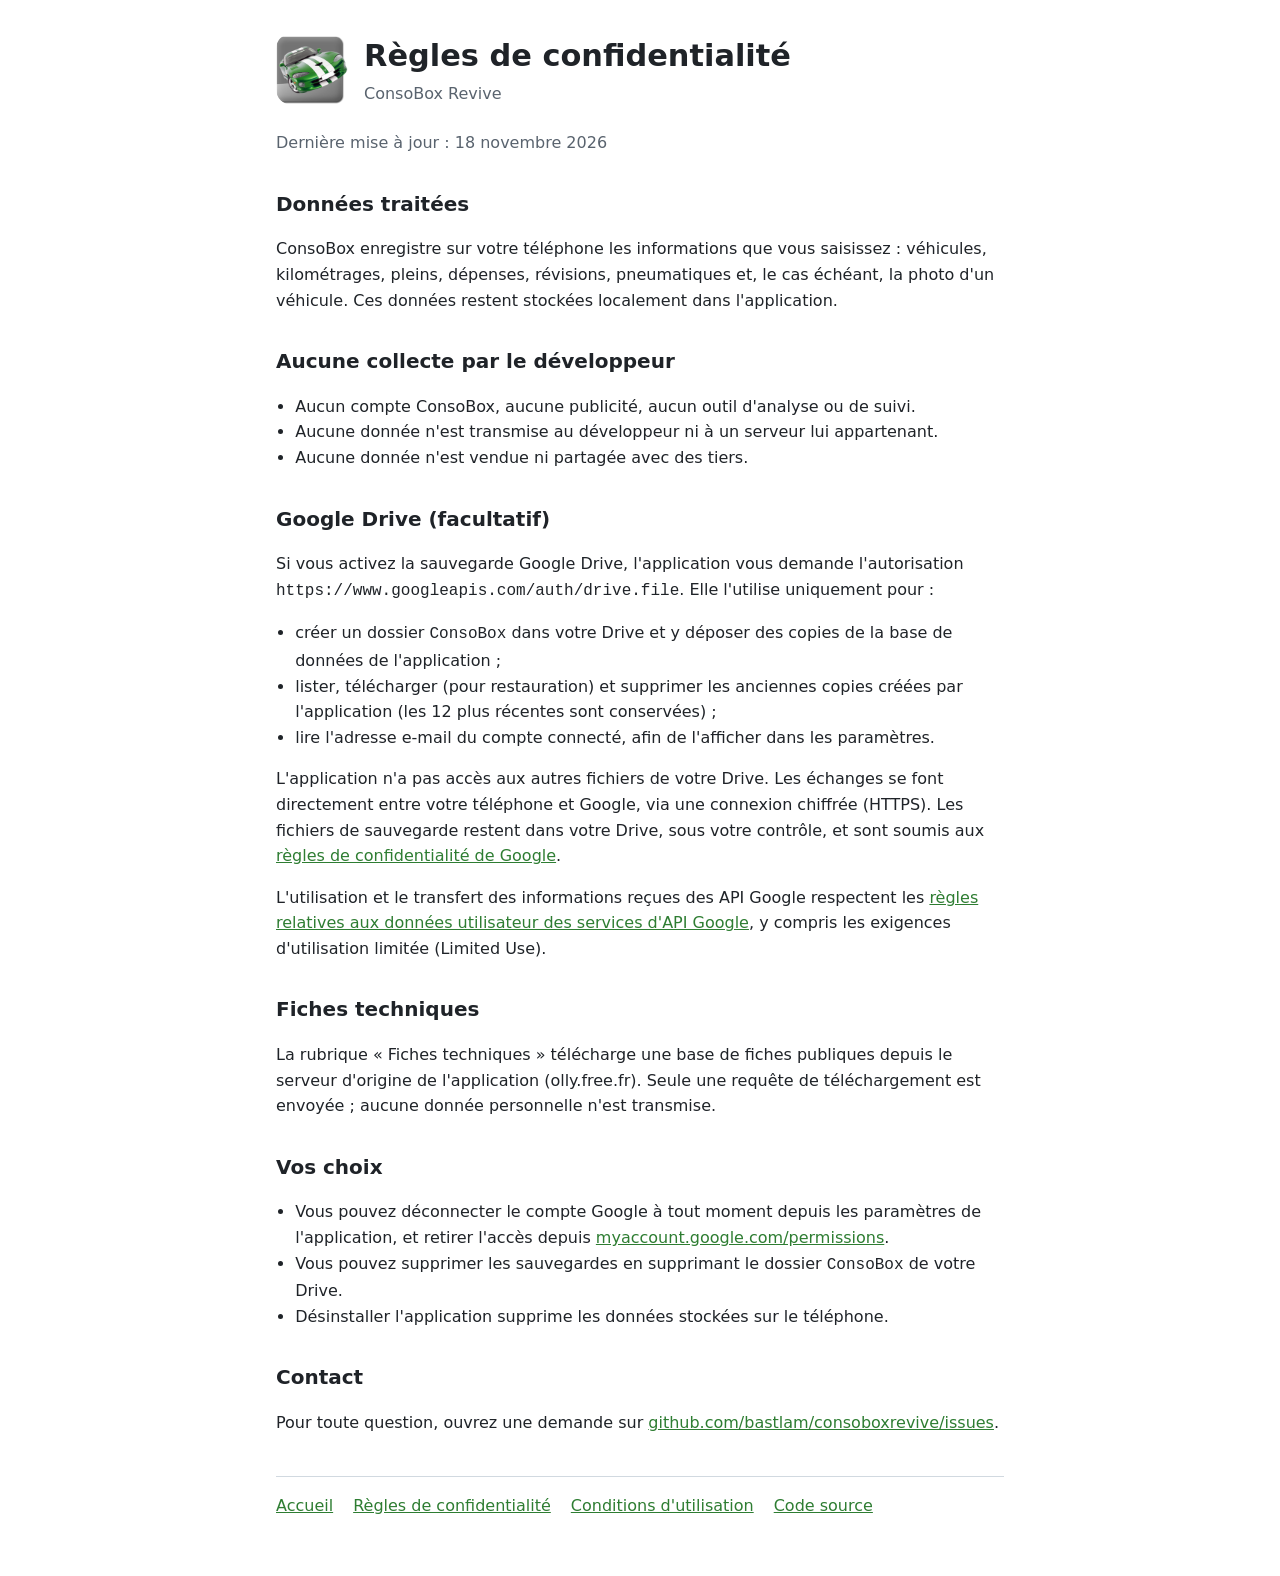
==== docs/privacy.html @ 7eb23c02 "ConsoBox Revive 1.21: Android 15/16 migration, Google Drive monthly backup, GitHub Pages site Co-Aut" ====
<!doctype html>
<html lang="fr">
<head>
<meta charset="utf-8">
<meta name="viewport" content="width=device-width, initial-scale=1">
<title>Règles de confidentialité – ConsoBox</title>
<link rel="icon" href="icon.png">
<link rel="stylesheet" href="style.css">
</head>
<body>
<main>
<header><img src="icon.png" alt="Logo ConsoBox"><div><h1>Règles de confidentialité</h1><div class="muted">ConsoBox Revive</div></div></header>
<p class="muted">Dernière mise à jour : 18 novembre 2026</p>
<h2>Données traitées</h2>
<p>ConsoBox enregistre sur votre téléphone les informations que vous saisissez : véhicules, kilométrages, pleins, dépenses, révisions, pneumatiques et, le cas échéant, la photo d'un véhicule. Ces données restent stockées localement dans l'application.</p>
<h2>Aucune collecte par le développeur</h2>
<ul>
<li>Aucun compte ConsoBox, aucune publicité, aucun outil d'analyse ou de suivi.</li>
<li>Aucune donnée n'est transmise au développeur ni à un serveur lui appartenant.</li>
<li>Aucune donnée n'est vendue ni partagée avec des tiers.</li>
</ul>
<h2>Google Drive (facultatif)</h2>
<p>Si vous activez la sauvegarde Google Drive, l'application vous demande l'autorisation <code>https://www.googleapis.com/auth/drive.file</code>. Elle l'utilise uniquement pour :</p>
<ul>
<li>créer un dossier <code>ConsoBox</code> dans votre Drive et y déposer des copies de la base de données de l'application ;</li>
<li>lister, télécharger (pour restauration) et supprimer les anciennes copies créées par l'application (les 12 plus récentes sont conservées) ;</li>
<li>lire l'adresse e-mail du compte connecté, afin de l'afficher dans les paramètres.</li>
</ul>
<p>L'application n'a pas accès aux autres fichiers de votre Drive. Les échanges se font directement entre votre téléphone et Google, via une connexion chiffrée (HTTPS). Les fichiers de sauvegarde restent dans votre Drive, sous votre contrôle, et sont soumis aux <a href="https://policies.google.com/privacy">règles de confidentialité de Google</a>.</p>
<p>L'utilisation et le transfert des informations reçues des API Google respectent les <a href="https://developers.google.com/terms/api-services-user-data-policy">règles relatives aux données utilisateur des services d'API Google</a>, y compris les exigences d'utilisation limitée (Limited Use).</p>
<h2>Fiches techniques</h2>
<p>La rubrique « Fiches techniques » télécharge une base de fiches publiques depuis le serveur d'origine de l'application (olly.free.fr). Seule une requête de téléchargement est envoyée ; aucune donnée personnelle n'est transmise.</p>
<h2>Vos choix</h2>
<ul>
<li>Vous pouvez déconnecter le compte Google à tout moment depuis les paramètres de l'application, et retirer l'accès depuis <a href="https://myaccount.google.com/permissions">myaccount.google.com/permissions</a>.</li>
<li>Vous pouvez supprimer les sauvegardes en supprimant le dossier <code>ConsoBox</code> de votre Drive.</li>
<li>Désinstaller l'application supprime les données stockées sur le téléphone.</li>
</ul>
<h2>Contact</h2>
<p>Pour toute question, ouvrez une demande sur <a href="https://github.com/bastlam/consoboxrevive/issues">github.com/bastlam/consoboxrevive/issues</a>.</p>
<nav><a href="./">Accueil</a><a href="privacy.html">Règles de confidentialité</a><a href="terms.html">Conditions d'utilisation</a><a href="https://github.com/bastlam/consoboxrevive">Code source</a></nav>
</main></body></html>
---- docs/style.css ----
:root{--bg:#fff;--fg:#1f2328;--muted:#59636e;--accent:#2e7d32;--card:#f6f8fa;--border:#d1d9e0}
@media (prefers-color-scheme:dark){:root{--bg:#0d1117;--fg:#e6edf3;--muted:#9198a1;--accent:#66bb6a;--card:#161b22;--border:#30363d}}
*{box-sizing:border-box}
body{margin:0;background:var(--bg);color:var(--fg);font:16px/1.6 system-ui,-apple-system,"Segoe UI",Roboto,sans-serif}
main{max-width:760px;margin:0 auto;padding:32px 16px 64px}
header{display:flex;align-items:center;gap:16px;margin-bottom:24px}
header img{width:72px;height:72px;border-radius:16px}
h1{margin:0;font-size:1.9rem}
h2{margin-top:2rem;font-size:1.25rem}
a{color:var(--accent)}
.muted{color:var(--muted)}
.card{background:var(--card);border:1px solid var(--border);border-radius:12px;padding:16px 20px;margin:16px 0}
nav{margin-top:40px;padding-top:16px;border-top:1px solid var(--border);display:flex;gap:20px;flex-wrap:wrap}
ul{padding-left:1.2rem}
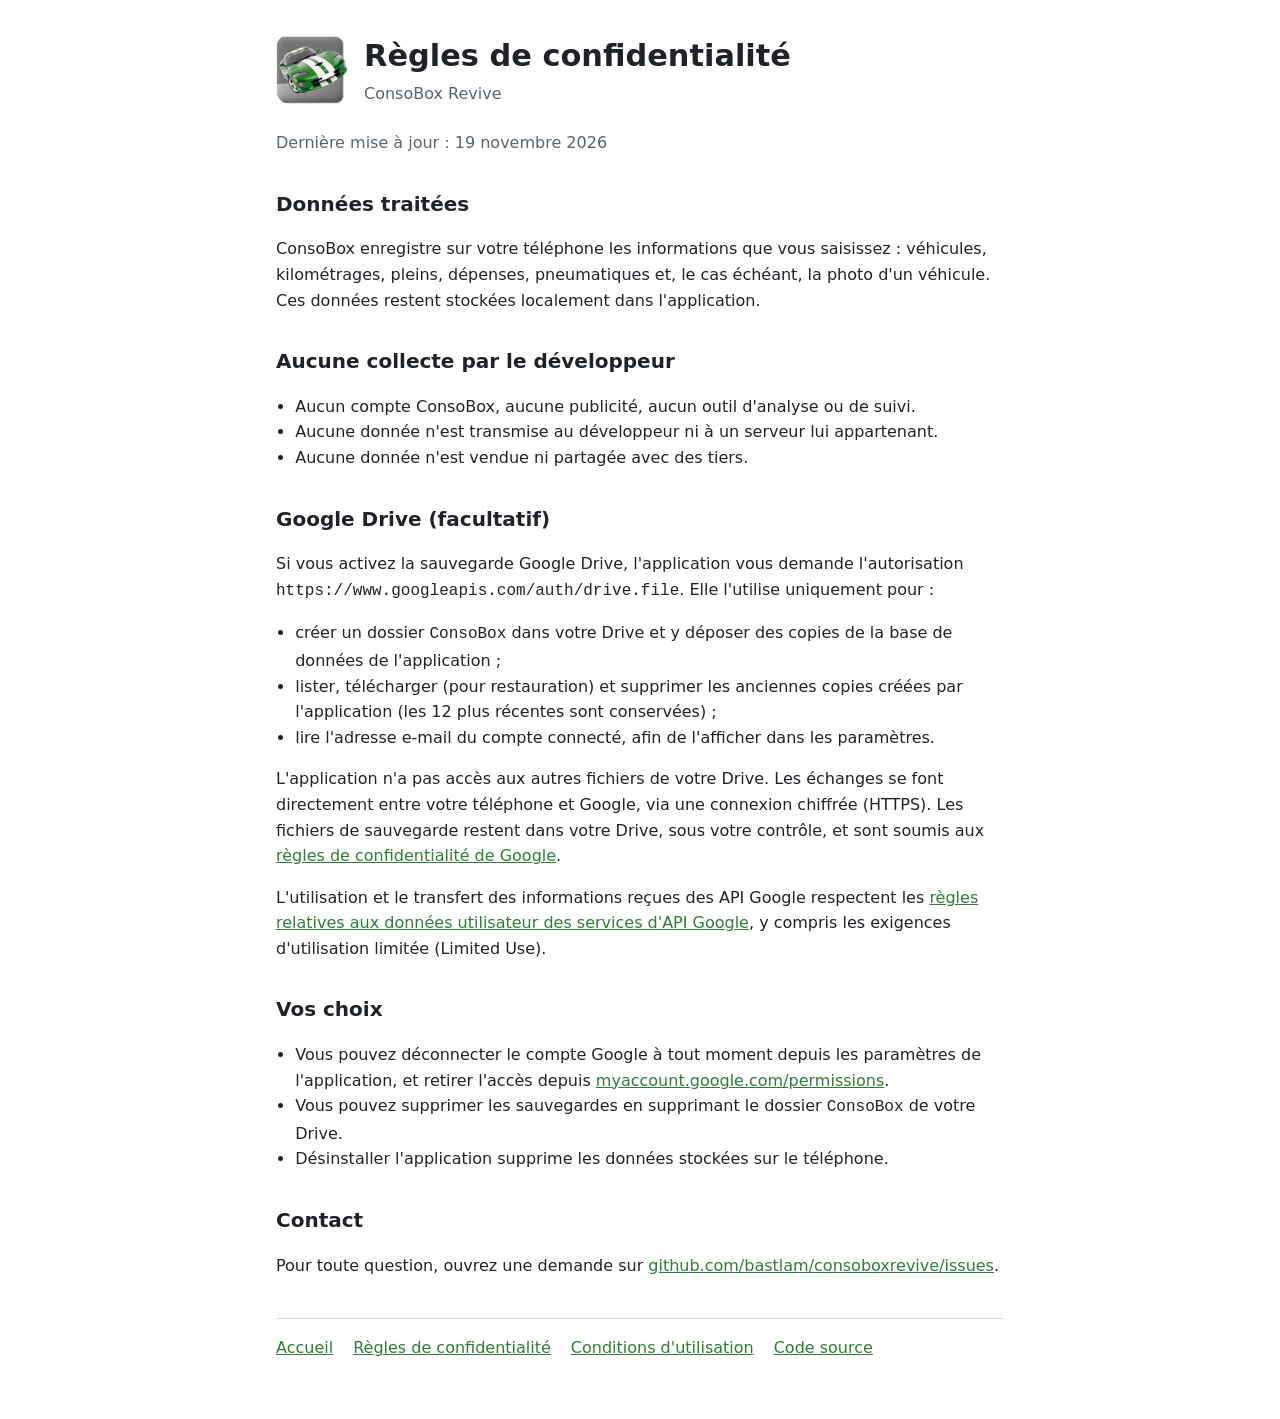
==== commit 5d1f8c93: "Remove maintenance tracking, points of interest and technical sheets (1.22) Co-Authored-By: Claude O" ====
--- a/docs/privacy.html
+++ b/docs/privacy.html
@@ -10,9 +10,9 @@
 <body>
 <main>
 <header><img src="icon.png" alt="Logo ConsoBox"><div><h1>Règles de confidentialité</h1><div class="muted">ConsoBox Revive</div></div></header>
-<p class="muted">Dernière mise à jour : 18 novembre 2026</p>
+<p class="muted">Dernière mise à jour : 19 novembre 2026</p>
 <h2>Données traitées</h2>
-<p>ConsoBox enregistre sur votre téléphone les informations que vous saisissez : véhicules, kilométrages, pleins, dépenses, révisions, pneumatiques et, le cas échéant, la photo d'un véhicule. Ces données restent stockées localement dans l'application.</p>
+<p>ConsoBox enregistre sur votre téléphone les informations que vous saisissez : véhicules, kilométrages, pleins, dépenses, pneumatiques et, le cas échéant, la photo d'un véhicule. Ces données restent stockées localement dans l'application.</p>
 <h2>Aucune collecte par le développeur</h2>
 <ul>
 <li>Aucun compte ConsoBox, aucune publicité, aucun outil d'analyse ou de suivi.</li>
@@ -28,8 +28,6 @@
 </ul>
 <p>L'application n'a pas accès aux autres fichiers de votre Drive. Les échanges se font directement entre votre téléphone et Google, via une connexion chiffrée (HTTPS). Les fichiers de sauvegarde restent dans votre Drive, sous votre contrôle, et sont soumis aux <a href="https://policies.google.com/privacy">règles de confidentialité de Google</a>.</p>
 <p>L'utilisation et le transfert des informations reçues des API Google respectent les <a href="https://developers.google.com/terms/api-services-user-data-policy">règles relatives aux données utilisateur des services d'API Google</a>, y compris les exigences d'utilisation limitée (Limited Use).</p>
-<h2>Fiches techniques</h2>
-<p>La rubrique « Fiches techniques » télécharge une base de fiches publiques depuis le serveur d'origine de l'application (olly.free.fr). Seule une requête de téléchargement est envoyée ; aucune donnée personnelle n'est transmise.</p>
 <h2>Vos choix</h2>
 <ul>
 <li>Vous pouvez déconnecter le compte Google à tout moment depuis les paramètres de l'application, et retirer l'accès depuis <a href="https://myaccount.google.com/permissions">myaccount.google.com/permissions</a>.</li>
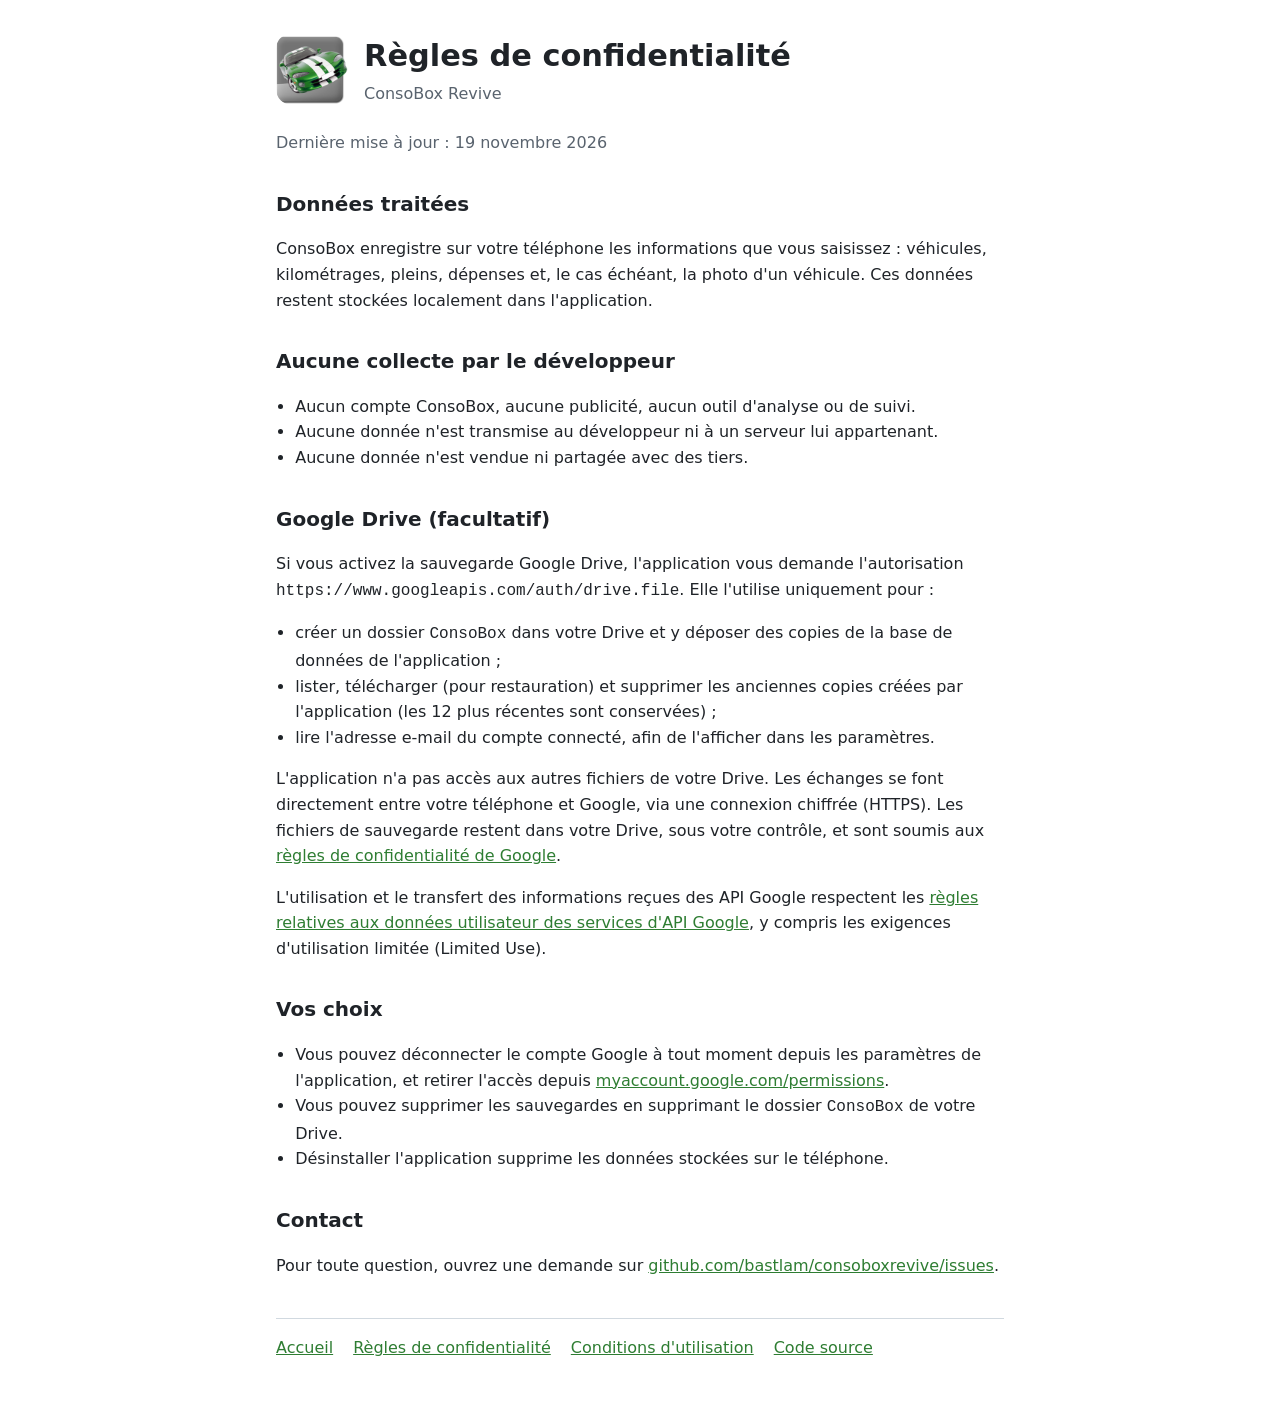
==== commit 8f310369: "Remove tyre tracking and website link from settings Co-Authored-By: Claude Opus 5.5 <noreply@anthrop" ====
--- a/docs/privacy.html
+++ b/docs/privacy.html
@@ -12,7 +12,7 @@
 <header><img src="icon.png" alt="Logo ConsoBox"><div><h1>Règles de confidentialité</h1><div class="muted">ConsoBox Revive</div></div></header>
 <p class="muted">Dernière mise à jour : 19 novembre 2026</p>
 <h2>Données traitées</h2>
-<p>ConsoBox enregistre sur votre téléphone les informations que vous saisissez : véhicules, kilométrages, pleins, dépenses, pneumatiques et, le cas échéant, la photo d'un véhicule. Ces données restent stockées localement dans l'application.</p>
+<p>ConsoBox enregistre sur votre téléphone les informations que vous saisissez : véhicules, kilométrages, pleins, dépenses et, le cas échéant, la photo d'un véhicule. Ces données restent stockées localement dans l'application.</p>
 <h2>Aucune collecte par le développeur</h2>
 <ul>
 <li>Aucun compte ConsoBox, aucune publicité, aucun outil d'analyse ou de suivi.</li>
